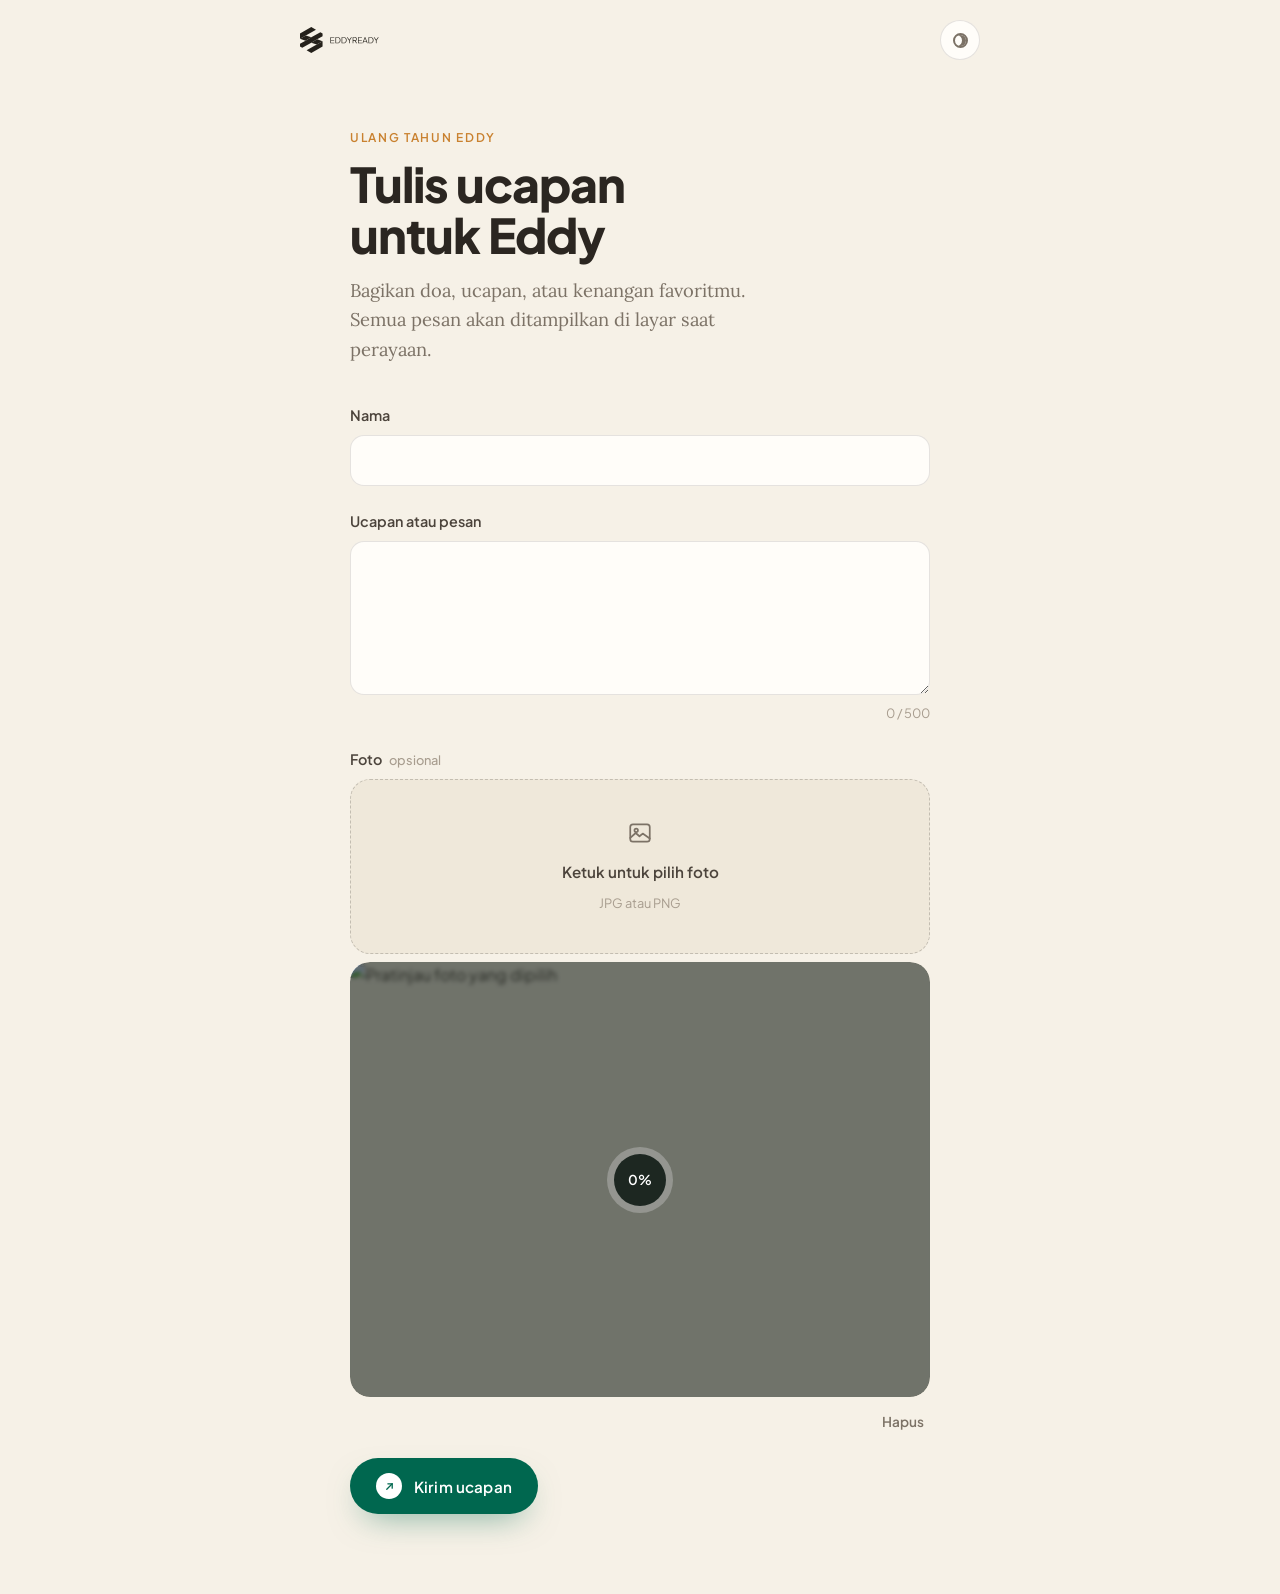
==== kata-kata/index.html @ 539c71e8 "Add birthday message submission form (/kata-kata) and live wall (/ucapan) Two new static pages backe" ====
<!--
  kata-kata/index.html — the birthday message SUBMISSION form
  ============================================================
  Lives at /kata-kata (Netlify serves this folder's index.html there).
  This page does ONE thing: let someone send a birthday message (name +
  words + an optional photo). No message wall here — that's /ucapan.

  Asset paths are root-relative ("/assets/...") because this file sits in a
  subfolder; root-relative keeps them pointing at the same shared files the
  rest of the site uses.
-->
<!DOCTYPE html>
<html lang="id" data-page="form">
<head>
  <meta charset="UTF-8" />
  <meta name="viewport" content="width=device-width, initial-scale=1.0" />
  <title>Tulis Ucapan — EddyReady</title>
  <meta name="description" content="Kirim ucapan ulang tahun untuk Eddy. Tulis pesan, doa, atau kenangan favoritmu." />

  <!-- Apply a saved / URL-chosen theme BEFORE the page paints, so there's
       no flash of the wrong mode. This page has no hard default, so if the
       visitor hasn't chosen, it follows their device (OS) setting. -->
  <script>
    (function () {
      try {
        var p = new URLSearchParams(location.search).get("theme");
        var s = localStorage.getItem("er-theme");
        var c = p || s;
        if (c === "light" || c === "dark") {
          document.documentElement.setAttribute("data-theme", c);
        }
        if (p) localStorage.setItem("er-theme", p);
      } catch (e) {}
    })();
  </script>

  <link rel="icon" type="image/svg+xml" href="/assets/images/favicon.svg" />
  <link rel="apple-touch-icon" href="/assets/images/apple-touch-icon.png" />

  <!-- Fonts: Plus Jakarta Sans (UI) + Lora (serif, for prose/messages only) -->
  <link rel="preconnect" href="https://fonts.googleapis.com" />
  <link rel="preconnect" href="https://fonts.gstatic.com" crossorigin />
  <link rel="stylesheet" href="https://fonts.googleapis.com/css2?family=Plus+Jakarta+Sans:wght@400;500;600;700;800&family=Lora:ital,wght@0,400..600;1,400..600&display=swap" />

  <!-- Shared brand tokens, then the warm light/dark layer, then this page. -->
  <link rel="stylesheet" href="/assets/css/tokens.css" />
  <link rel="stylesheet" href="/assets/css/warm.css" />
  <link rel="stylesheet" href="/assets/css/form.css" />
</head>
<body>

  <!-- Slim top bar: wordmark + theme toggle -->
  <header class="topbar">
    <a class="topbar-brand" href="/" aria-label="EddyReady — beranda">
      <img src="/assets/images/eddyready-logo-white.svg" alt="EddyReady" width="381" height="125" class="topbar-logo" />
    </a>
    <button class="theme-toggle" id="theme-toggle" type="button" aria-label="Ganti mode terang / gelap"></button>
  </header>

  <main class="form-page">

    <!-- The "stage" holds two panels — the form and the thank-you message —
         and crossfades between them on successful submit. -->
    <div class="stage" id="stage">

      <!-- ============ PANEL 1: the form ============ -->
      <section class="panel panel-form" id="panel-form" aria-labelledby="form-heading">
        <p class="eyebrow">Ulang tahun Eddy</p>
        <h1 class="form-heading" id="form-heading">Tulis ucapan<br />untuk Eddy</h1>
        <p class="form-lede">
          Bagikan doa, ucapan, atau kenangan favoritmu. Semua pesan akan
          ditampilkan di layar saat perayaan.
        </p>

        <form class="message-form" id="message-form" novalidate>

          <!-- Name -->
          <div class="field" data-field="name">
            <label class="field-label" for="name">Nama</label>
            <input class="field-input" id="name" name="name" type="text"
                   maxlength="60" autocomplete="name" required
                   aria-describedby="name-error" />
            <p class="field-error" id="name-error" role="alert" hidden></p>
          </div>

          <!-- Message -->
          <div class="field" data-field="message">
            <label class="field-label" for="message">Ucapan atau pesan</label>
            <textarea class="field-input field-textarea" id="message" name="message"
                      maxlength="500" rows="5" required
                      aria-describedby="message-error message-count"></textarea>
            <div class="field-meta">
              <p class="field-error" id="message-error" role="alert" hidden></p>
              <span class="char-count" id="message-count" aria-hidden="true">0 / 500</span>
            </div>
          </div>

          <!-- Photo (optional) -->
          <div class="field" data-field="photo">
            <span class="field-label" id="photo-label">
              Foto <span class="field-optional">opsional</span>
            </span>

            <!-- The real <input> is visually hidden; the dropzone <label>
                 is what people see and tap. On a phone, tapping opens the
                 photo picker (camera or library). -->
            <input class="visually-hidden" id="photo" name="photo" type="file"
                   accept="image/*" aria-describedby="photo-error" />

            <label class="dropzone" id="dropzone" for="photo">
              <span class="dropzone-icon" aria-hidden="true">
                <!-- simple "image" glyph — a framed picture with a sun/hill -->
                <svg width="26" height="26" viewBox="0 0 24 24" fill="none"
                     stroke="currentColor" stroke-width="1.6"
                     stroke-linecap="round" stroke-linejoin="round">
                  <rect x="3" y="4" width="18" height="16" rx="2.5" />
                  <circle cx="8.5" cy="9.5" r="1.6" />
                  <path d="M3 16.5 8 12l3.5 3 3-2.5L21 17" />
                </svg>
              </span>
              <span class="dropzone-text">Ketuk untuk pilih foto</span>
              <span class="dropzone-hint">JPG atau PNG</span>
            </label>

            <!-- Preview state — revealed once a photo is chosen. -->
            <div class="photo-preview" id="photo-preview" hidden>
              <div class="photo-preview-frame">
                <img class="photo-preview-img" id="photo-preview-img" alt="Pratinjau foto yang dipilih" />
                <!-- Real upload progress overlays the preview during submit. -->
                <div class="upload-veil" id="upload-veil" hidden>
                  <div class="upload-ring" id="upload-ring" aria-hidden="true"></div>
                  <span class="upload-pct" id="upload-pct">0%</span>
                </div>
              </div>
              <div class="photo-preview-meta">
                <span class="photo-name" id="photo-name"></span>
                <button class="photo-remove" id="photo-remove" type="button">Hapus</button>
              </div>
            </div>

            <p class="field-error" id="photo-error" role="alert" hidden></p>
          </div>

          <!-- Submit — a real state machine (idle → sending → success),
               not just a disabled button. The label crossfades between
               states; see form.js. -->
          <button class="submit-btn" id="submit-btn" type="submit">
            <span class="submit-btn-inner" id="submit-btn-inner">
              <span class="submit-btn-dot" aria-hidden="true">
                <svg width="13" height="13" viewBox="0 0 24 24" fill="none"
                     stroke="currentColor" stroke-width="2.4"
                     stroke-linecap="round" stroke-linejoin="round">
                  <path d="M7 17 17 7" /><path d="M9 7h8v8" />
                </svg>
              </span>
              <span class="submit-btn-label" id="submit-btn-label">Kirim ucapan</span>
            </span>
          </button>

          <!-- A place for "something went wrong" messages after submit. -->
          <p class="form-error" id="form-error" role="alert" hidden></p>
        </form>
      </section>

      <!-- ============ PANEL 2: the thank-you (hidden until success) ============ -->
      <section class="panel panel-thanks" id="panel-thanks" hidden aria-labelledby="thanks-heading">
        <span class="thanks-mark" aria-hidden="true">
          <!-- a hand-drawn check inside a soft ring -->
          <svg width="34" height="34" viewBox="0 0 24 24" fill="none"
               stroke="currentColor" stroke-width="2"
               stroke-linecap="round" stroke-linejoin="round">
            <path d="M5 12.5 10 17.5 19.5 7" />
          </svg>
        </span>
        <h2 class="thanks-heading" id="thanks-heading">Ucapanmu sudah terkirim</h2>
        <p class="thanks-lede">
          Terima kasih sudah ikut merayakan. Pesanmu akan muncul di layar
          perayaan bersama ucapan yang lain.
        </p>
        <div class="thanks-actions">
          <button class="text-btn" id="write-again" type="button">Tulis ucapan lain</button>
          <a class="text-btn text-btn-quiet" href="/ucapan">Lihat semua ucapan</a>
        </div>
      </section>

    </div>
  </main>

  <script type="module" src="/assets/js/form.js"></script>
</body>
</html>
---- assets/css/tokens.css ----
/* ==========================================================================
   TOKENS.CSS — the EddyReady design system's shared values
   ==========================================================================

   WHAT IS THIS FILE, IN PLAIN TERMS?
   -----------------------------------
   A "design token" is just a named value — a color, a font size, a spacing
   amount — stored once so every page can reuse the same value instead of
   retyping it. In CSS these are called "custom properties" (a.k.a. CSS
   variables) and look like `--this-name: value;`.

   You define them once here, inside `:root` (which means "the whole page"),
   and then anywhere else in your CSS you can write `var(--this-name)`
   instead of the raw value. Two big benefits for a beginner:
     1. You only have to change a color/size in ONE place to update the
        whole site.
     2. It matches the values already decided in
        "EddyReady Design System/tokens/" — so if Eddy's designer hands you
        more pages later, they'll look consistent with this one.

   This file is a trimmed, single-file copy of that design system's token
   files (colors.css, typography.css, spacing.css, radii.css, motion.css,
   elevation.css, base.css) with extra beginner comments. Nothing here is
   invented — every value is copied from that source folder.

   You should NOT need to edit this file often. Page-specific styling
   (layout, the countdown box, the button, etc.) lives in `style.css`
   instead — keep that separation as the site grows.
   ========================================================================== */


/* --------------------------------------------------------------------------
   FONTS
   Plus Jakarta Sans is the typeface used everywhere (headings, body, UI).
   JetBrains Mono is reserved for numbers/technical detail on future pages
   (nothing on this particular page uses it yet). Both are loaded free from
   Google Fonts — but the actual loading now happens via <link> tags in
   index.html's <head>, not an @import here. Why: @import inside a
   stylesheet is "render-blocking" — the browser has to fully fetch the
   imported font CSS before it can finish processing the rest of this file,
   which delays the whole page's first paint. A <link rel="stylesheet">
   in the HTML doesn't have that problem, and pairing it with
   <link rel="preconnect"> lets the browser open the connection to
   Google Fonts' servers earlier, in parallel with everything else.
   -------------------------------------------------------------------------- */

:root {

  /* ------------------------------------------------------------------------
     COLOR — "Ink" scale (near-black neutrals the whole site sits on)
     ------------------------------------------------------------------------ */
  --ink-1000:#070707; --ink-950:#0B0B0B; --ink-900:#101010; --ink-850:#151515;
  --ink-800:#1A1A1A;  --ink-700:#212121; --ink-600:#2A2A2A; --ink-500:#333333;
  --ink-400:#4A4A4A;  --ink-300:#6E6E6E; --ink-200:#9B9B9B; --ink-100:#C9C9C9;
  --ink-050:#E6E6E6;  --ink-000:#FFFFFF;

  /* COLOR — "Pine" is the ONE brand accent color (a deep green), used for
     buttons, links and highlighted words. It matches the real EddyReady
     logo green almost exactly (#016740 in the logo file vs #00674F here). */
  --pine-700:#004635; --pine-600:#005741; --pine-500:#00674F; --pine-400:#0A8467;
  --pine-300:#4FB198; --pine-200:#A8DCCC; --pine-100:#E2F2ED;

  /* COLOR — status colors exist for later (e.g. form errors) but are not
     used for decoration anywhere on this page. */
  --leaf-500:#3FA96B; --amber-500:#E8A32A; --rose-500:#E0533D;

  /* COLOR — "semantic" names: instead of styling with raw colors like
     `var(--ink-950)` everywhere, we say what the color is FOR. This is the
     layer you'll actually use in style.css. */
  --bg-page:var(--ink-950);           /* the page background */
  --bg-surface:var(--ink-900);
  --bg-raised:var(--ink-850);
  --bg-card:var(--ink-800);           /* background for boxed elements, e.g. the countdown cells */
  --bg-inset:var(--ink-1000);
  --bg-accent:var(--pine-500);        /* solid brand-green fill (buttons) */
  --bg-accent-hover:var(--pine-400);
  --bg-accent-press:var(--pine-600);
  --bg-ghost-hover:rgba(255,255,255,.06);

  --text-primary:var(--ink-000);      /* headline white */
  --text-body:var(--ink-100);         /* paragraph text */
  --text-muted:var(--ink-200);        /* captions / secondary text */
  --text-faint:var(--ink-300);
  --text-accent:var(--pine-300);      /* pine text on a dark background — pine-500 is
                                          too dark to read as text, so pine-300 is used
                                          instead whenever green TEXT is needed */
  --text-on-accent:#FFFFFF;           /* text color placed ON TOP of a pine fill */

  --border-hairline:rgba(255,255,255,.07);
  --border-subtle:rgba(255,255,255,.10);
  --border-strong:rgba(255,255,255,.18);
  --border-accent:var(--pine-400);

  --focus-ring:var(--pine-400);       /* the outline shown when tabbing with a keyboard */

  /* A top "sheen" available for raised cards/panels later */
  --grad-card-top:linear-gradient(180deg, rgba(255,255,255,.05) 0%, rgba(255,255,255,0) 60%);


  /* ------------------------------------------------------------------------
     TYPE — fonts, sizes, line-heights, weights, letter-spacing
     ------------------------------------------------------------------------ */
  --font-display:"Plus Jakarta Sans","Helvetica Neue",Helvetica,sans-serif;
  --font-body:"Plus Jakarta Sans","Helvetica Neue",Helvetica,sans-serif;
  --font-mono:"JetBrains Mono",ui-monospace,SFMono-Regular,monospace;

  /* Sizes below are the design system's desktop values (a 1440px-wide
     canvas). style.css scales these DOWN for small phones with a
     media query — see "RESPONSIVE TYPE" in style.css. */
  --fs-display-1:112px; --fs-display-2:76px; --fs-display-3:56px;
  --fs-h1:44px; --fs-h2:34px; --fs-h3:26px; --fs-h4:20px;
  --fs-body-lg:18px; --fs-body:16px; --fs-body-sm:14px; --fs-caption:13px; --fs-micro:11px;

  --lh-tight:0.94; --lh-display:1.04; --lh-heading:1.16; --lh-body:1.6; --lh-relaxed:1.75;

  --fw-thin:200; --fw-light:300; --fw-regular:400; --fw-medium:500; --fw-semibold:600; --fw-bold:700;

  /* Letter-spacing ("tracking"). The logo's wordmark is set very wide
     (0.22em) — that value is reserved for the wordmark only. */
  --tr-wordmark:0.22em; --tr-eyebrow:0.16em; --tr-label:0.06em; --tr-normal:0em; --tr-display:-0.03em;


  /* ------------------------------------------------------------------------
     SPACING — a fixed scale, so gaps/padding stay consistent and rhythmic
     instead of ad-hoc pixel values everywhere.
     ------------------------------------------------------------------------ */
  --space-0:0px;  --space-1:4px;  --space-2:8px;  --space-3:12px; --space-4:16px;
  --space-5:20px; --space-6:24px; --space-7:32px; --space-8:40px; --space-9:48px;
  --space-10:64px; --space-11:80px; --space-12:104px; --space-13:136px; --space-14:180px;

  --gutter:24px;
  --pad-card:24px; --pad-card-lg:32px; --pad-control-x:22px; --pad-control-y:13px;
  --section-y:104px; --section-y-lg:136px;
  --page-max:1200px; /* the widest the main content column ever gets, on big screens */


  /* ------------------------------------------------------------------------
     SHAPE — corner rounding
     ------------------------------------------------------------------------ */
  --radius-xs:6px; --radius-sm:10px; --radius-md:14px; --radius-lg:20px; --radius-xl:28px;
  --radius-card:20px; --radius-pill:999px; /* 999px = "as round as possible", used for pill buttons */
  --border-w:1px;


  /* ------------------------------------------------------------------------
     SHADOW
     ------------------------------------------------------------------------ */
  --shadow-card:0 12px 32px -12px rgba(0,0,0,.7);
  --shadow-raised:0 24px 60px -20px rgba(0,0,0,.8); /* bigger, softer shadow for things that float above the page, like the birthday pop-up */
  --shadow-accent:0 14px 34px -14px rgba(0,103,79,.55); /* the green glow under the primary button */


  /* ------------------------------------------------------------------------
     MOTION — animation durations & easing curves, so hovers/transitions
     feel the same everywhere instead of each being hand-tuned.
     ------------------------------------------------------------------------ */
  --dur-fast:120ms; --dur-base:200ms; --dur-slow:340ms;
  --ease-out:cubic-bezier(.22,.61,.36,1);
  --press-scale:0.97; /* how much a button shrinks when clicked/tapped */
}

/* Respect visitors who've asked their OS for reduced motion (accessibility) —
   this instantly makes all animations/transitions on the page snap instead
   of easing, system-wide, just by zeroing the duration tokens above. */
@media (prefers-reduced-motion: reduce) {
  :root { --dur-fast:0ms; --dur-base:0ms; --dur-slow:0ms; }
}


/* ==========================================================================
   BASE RESET — small global defaults every browser needs nudged into line
   ========================================================================== */

/* Makes width/height calculations include padding+border, which is far more
   predictable than the browser default. This one rule prevents a LOT of
   "why is this box bigger than I expected" confusion for beginners. */
*, *::before, *::after { box-sizing: border-box; }

/* Remove the tiny default margins browsers put on <body>, <h1>, <p> — we'll
   set spacing on purpose in style.css instead of fighting invisible defaults. */
body, h1, p { margin: 0; }

body {
  background: var(--bg-page);
  color: var(--text-body);
  font-family: var(--font-body);
  font-size: var(--fs-body);
  line-height: var(--lh-body);
  -webkit-font-smoothing: antialiased; /* smoother text rendering on Mac/iOS */
}

h1 {
  color: var(--text-primary);
  font-family: var(--font-display);
  letter-spacing: var(--tr-display);
}

a { color: var(--text-accent); text-decoration: none; }

/* Highlight color when a visitor selects/drags over text on the page */
::selection { background: var(--pine-500); color: var(--text-on-accent); }

/* The outline shown when navigating with a keyboard (Tab key) — important
   for accessibility, do not remove without replacing it with something. */
:focus-visible { outline: 2px solid var(--focus-ring); outline-offset: 2px; }
---- assets/css/warm.css ----
/* ==========================================================================
   WARM.CSS — the "celebration" theme layer (light + dark) for the two
   birthday-message pages: /kata-kata (the form) and /ucapan (the wall)
   ==========================================================================

   HOW THIS FITS WITH THE REST OF THE SITE
   ----------------------------------------
   The coming-soon page (index.html) is dark-only and uses tokens.css +
   style.css. Those files are left completely untouched so that page can't
   break. These two NEW pages instead load:

       tokens.css   (shared brand tokens: the Pine green scale, Plus Jakarta
                     font, the spacing/radii/motion scales, the CSS reset)
       warm.css     (THIS file — adds the warm cream/forest palette, the
                     Lora serif, the honey accent, and full light+dark mode)
       form.css / wall.css   (the individual page's own layout)

   So we reuse the shared brand values (green, spacing rhythm, motion
   curves) and add a warmer, light-capable skin on top. Nothing here
   changes what the coming-soon page renders.

   HOW LIGHT / DARK WORKS
   -----------------------
   Colors are named by ROLE ("--canvas", "--ink") not by value, and the
   values flip based on mode. Three things decide the mode, in priority
   order (highest wins):
     1. A manual choice saved in the browser (the theme toggle button, or
        a "?theme=light" / "?theme=dark" link — handy for the projector).
     2. A per-page default (the wall hard-defaults to dark for projection;
        the form has no hard default).
     3. The visitor's OS setting (prefers-color-scheme).
   A tiny inline script in each page's <head> applies 1 and 2 before the
   page paints (so there's no light-to-dark "flash"); rule 3 is handled
   here in CSS by the @media block below.
   ========================================================================== */


/* --------------------------------------------------------------------------
   FONTS
   Plus Jakarta Sans (headings + all UI) is already loaded via <link> in the
   page <head>. Lora (a warm serif) is added there too, and is used ONLY for
   body prose and the birthday messages themselves — never for buttons,
   labels, or any UI chrome, per the brand rules.
   -------------------------------------------------------------------------- */
:root {
  --font-serif: "Lora", Georgia, "Times New Roman", serif;

  /* HONEY / AMBER — for rare emphasis only (an eyebrow flourish, the
     "just arrived" highlight on the wall). NEVER a button color. */
  --honey: #C9812F;
  --honey-soft: rgba(201, 129, 47, 0.16);

  /* ------------------------------------------------------------------------
     LIGHT MODE (the base — warm cream canvas, warm near-black text)
     "Warm" grays mean brown-tinted, never blue-tinted.
     ------------------------------------------------------------------------ */
  --canvas: #F6F1E7;       /* the page background — warm cream */
  --surface: #FFFDF9;      /* raised panels, form fields — warm near-white */
  --surface-2: #EFE8DA;    /* recessed "wells" (e.g. the empty photo dropzone) */

  --ink: #2B2621;          /* primary text — warm near-black */
  --ink-soft: #4C443C;     /* body text */
  --ink-muted: #7C7266;    /* secondary / helper text */
  --ink-faint: #A89D8F;    /* faintest text, placeholders */

  --line: rgba(43, 38, 33, 0.12);        /* hairline borders */
  --line-strong: rgba(43, 38, 33, 0.22); /* stronger borders */

  /* Green that adapts: on a light canvas, the deep Pine reads as text; the
     button FILL stays the same deep Pine in both modes (white text on it). */
  --accent: var(--pine-500);        /* #00674F — button fills, focus rings */
  --accent-press: var(--pine-600);  /* pressed button */
  --accent-text: var(--pine-500);   /* green used as TEXT / links on light */

  /* Validation: a warm terracotta, not a cold generic red — stays on-brand
     warm while still clearly reading as "needs attention". */
  --alert: #B4472B;
  --alert-soft: rgba(180, 71, 43, 0.12);

  /* Soft shadows, warm-tinted (not the usual cold black) */
  --shadow-soft: 0 1px 2px rgba(43, 38, 33, 0.06), 0 8px 24px -12px rgba(43, 38, 33, 0.18);
  --shadow-lift: 0 2px 4px rgba(43, 38, 33, 0.08), 0 20px 48px -20px rgba(43, 38, 33, 0.30);

  /* ------------------------------------------------------------------------
     THE WALL'S CARDS ARE ALWAYS CREAM (in BOTH modes)
     The wall look you chose is "deep forest background with cream cards", so
     these card tokens do NOT flip with light/dark — the card face stays a
     warm cream with warm-dark text whether the canvas behind it is forest
     (dark mode) or lighter cream (light mode). Only the canvas flips.
     ------------------------------------------------------------------------ */
  --card-cream: #F8F4EB;
  --card-cream-raised: #FEFCF6;
  --card-cream-ink: #2B2621;
  --card-cream-soft: #4C443C;
  --card-cream-muted: #877C6E;
  --card-cream-line: rgba(43, 38, 33, 0.10);
}

/* DARK MODE — applied two ways so both the manual toggle AND the OS setting
   work:
     • :root[data-theme="dark"]         → explicit choice (toggle / URL / wall default)
     • :root:not([data-theme]) @media   → OS is in dark mode AND no explicit choice made
   Both blocks set the same values. */
:root[data-theme="dark"] {
  --canvas: #08130F;       /* deep forest, near-black with a green undertone */
  --surface: #10201A;      /* lifted forest surface (form fields in dark) */
  --surface-2: #0C1813;

  --ink: #F4EFE4;          /* warm cream text */
  --ink-soft: #D9D1C3;
  --ink-muted: #9E9688;
  --ink-faint: #6E685D;

  --line: rgba(244, 239, 228, 0.12);
  --line-strong: rgba(244, 239, 228, 0.22);

  --accent-text: var(--pine-300); /* #4FB198 — lighter green reads better on dark */

  --alert: #E0866A;               /* lighter warm terracotta for dark bg */
  --alert-soft: rgba(224, 134, 106, 0.14);

  --shadow-soft: 0 1px 2px rgba(0, 0, 0, 0.4), 0 8px 24px -12px rgba(0, 0, 0, 0.6);
  --shadow-lift: 0 2px 4px rgba(0, 0, 0, 0.5), 0 24px 60px -20px rgba(0, 0, 0, 0.75);
  /* (card-cream-* deliberately NOT redefined here — cream cards stay cream) */
}

@media (prefers-color-scheme: dark) {
  :root:not([data-theme]) {
    --canvas: #08130F;
    --surface: #10201A;
    --surface-2: #0C1813;

    --ink: #F4EFE4;
    --ink-soft: #D9D1C3;
    --ink-muted: #9E9688;
    --ink-faint: #6E685D;

    --line: rgba(244, 239, 228, 0.12);
    --line-strong: rgba(244, 239, 228, 0.22);

    --accent-text: var(--pine-300);

    --alert: #E0866A;
    --alert-soft: rgba(224, 134, 106, 0.14);

    --shadow-soft: 0 1px 2px rgba(0, 0, 0, 0.4), 0 8px 24px -12px rgba(0, 0, 0, 0.6);
    --shadow-lift: 0 2px 4px rgba(0, 0, 0, 0.5), 0 24px 60px -20px rgba(0, 0, 0, 0.75);
  }
}


/* --------------------------------------------------------------------------
   BASE — apply the warm canvas to the page.
   tokens.css's reset already set body to the DARK coming-soon background;
   because warm.css loads after it, these win for the new pages only.
   -------------------------------------------------------------------------- */
body {
  background: var(--canvas);
  color: var(--ink-soft);
  font-family: var(--font-body); /* Plus Jakarta — from tokens.css */
  /* Smooth the mode flip when someone toggles, but keep it quick. Only
     color-ish properties transition; never layout. */
  transition: background-color var(--dur-base) var(--ease-out),
              color var(--dur-base) var(--ease-out);
}

/* Headings use the display font (Plus Jakarta) and warm ink by default. */
h1, h2, h3, h4 {
  color: var(--ink);
  font-family: var(--font-display);
}

/* Links default to the adaptive green. */
a { color: var(--accent-text); }


/* --------------------------------------------------------------------------
   THEME TOGGLE BUTTON — a small, unobtrusive control shared by both pages.
   Two little "sun"/"moon" style dots; we swap which is shown via CSS so
   there's no icon library and no emoji.
   -------------------------------------------------------------------------- */
.theme-toggle {
  display: inline-grid;
  place-items: center;
  width: 40px;
  height: 40px;
  border-radius: var(--radius-pill);
  border: 1px solid var(--line);
  background: var(--surface);
  color: var(--ink-muted);
  cursor: pointer;
  transition: transform var(--dur-fast) var(--ease-out),
              border-color var(--dur-base) var(--ease-out),
              color var(--dur-base) var(--ease-out);
}
.theme-toggle:active { transform: scale(var(--press-scale)); }

@media (hover: hover) and (pointer: fine) {
  .theme-toggle:hover { border-color: var(--line-strong); color: var(--ink); }
}

/* The toggle shows a filled circle (represents the OPPOSITE mode you'd switch
   to). We draw it with a bordered ring + inner dot; the ring becomes a
   crescent in dark mode via a small offset shadow. Purely CSS, no assets. */
.theme-toggle::before {
  content: "";
  width: 15px;
  height: 15px;
  border-radius: 50%;
  border: 2px solid currentColor;
  box-shadow: inset 0 0 0 6px transparent;
  transition: box-shadow var(--dur-base) var(--ease-out);
}
:root[data-theme="dark"] .theme-toggle::before,
:root:not([data-theme]) .theme-toggle::before {
  /* crescent hint in dark mode */
  box-shadow: inset -4px 0 0 0 currentColor;
}
@media (prefers-color-scheme: dark) {
  :root:not([data-theme]) .theme-toggle::before {
    box-shadow: inset -4px 0 0 0 currentColor;
  }
}

/* Respect reduced motion everywhere on these pages: keep color/opacity, drop
   movement. (tokens.css already zeroes the duration variables under reduced
   motion, so most transitions here flatten automatically. This block also
   neutralizes any transform-based motion the page CSS may add.) */
@media (prefers-reduced-motion: reduce) {
  * {
    scroll-behavior: auto !important;
  }
}
---- assets/css/form.css ----
/* ==========================================================================
   FORM.CSS — /kata-kata (the birthday message submission form)
   ==========================================================================
   Mobile-first. Base rules are the phone layout; the @media blocks at the
   bottom add breathing room on wider screens.

   Colors come from warm.css (--canvas, --ink, --accent, --honey…). Spacing,
   radii, motion curves and the font come from tokens.css.
   ========================================================================== */


/* A11y helper: hides an element visually but keeps it available to screen
   readers and to <label for>. Used on the real file <input>. */
.visually-hidden {
  position: absolute;
  width: 1px; height: 1px;
  padding: 0; margin: -1px;
  overflow: hidden;
  clip: rect(0, 0, 0, 0);
  white-space: nowrap;
  border: 0;
}


/* --------------------------------------------------------------------------
   TOP BAR
   -------------------------------------------------------------------------- */
.topbar {
  display: flex;
  align-items: center;
  justify-content: space-between;
  padding: var(--space-5) var(--space-5);
  max-width: 720px;
  margin: 0 auto;
}
.topbar-logo {
  height: 24px;
  width: auto;
  display: block;
  /* The logo art is near-white; on a light canvas it would vanish, so in
     light mode we darken it to the warm ink color using a filter. In dark
     mode it stays as-is. */
  filter: none;
}
:root:not([data-theme="dark"]) .topbar-logo {
  /* invert the light logo to dark for the cream canvas */
  filter: brightness(0) saturate(100%) invert(13%) sepia(8%) saturate(900%) hue-rotate(1deg);
}
@media (prefers-color-scheme: dark) {
  :root:not([data-theme="light"]) .topbar-logo { filter: none; }
}


/* --------------------------------------------------------------------------
   PAGE + STAGE
   The stage stacks the form panel and the thank-you panel in the SAME grid
   cell, so we can crossfade between them with no layout jump.
   -------------------------------------------------------------------------- */
.form-page {
  padding: var(--space-4) var(--space-5) var(--space-11);
  max-width: 620px;
  margin: 0 auto;
}
.stage {
  display: grid;
  grid-template-areas: "stack";
}
.panel {
  grid-area: stack; /* every panel occupies the one shared cell */
}

/* Crossfade: the inactive panel is faded, slightly scaled, blurred, and
   click-through. Blur masks the crossfade so the two panels read as one
   smooth transformation instead of two things overlapping (a trick from
   the design-engineering playbook). */
.panel {
  transition:
    opacity var(--dur-slow) var(--ease-out),
    transform var(--dur-slow) var(--ease-out),
    filter var(--dur-slow) var(--ease-out);
}
.panel-thanks {
  opacity: 0;
  transform: scale(0.98);
  filter: blur(6px);
  pointer-events: none;
}
/* When the stage switches to the "thanks" state (set by form.js on a
   successful submit), swap which panel is present. */
.stage[data-state="thanks"] .panel-form {
  opacity: 0;
  transform: scale(0.98);
  filter: blur(6px);
  pointer-events: none;
}
.stage[data-state="thanks"] .panel-thanks {
  opacity: 1;
  transform: scale(1);
  filter: blur(0);
  pointer-events: auto;
}


/* --------------------------------------------------------------------------
   HEADER COPY
   -------------------------------------------------------------------------- */
.eyebrow {
  font-family: var(--font-body);
  font-weight: 600;
  font-size: 12px;
  letter-spacing: 0.14em;
  text-transform: uppercase;
  color: var(--honey);          /* honey used as a rare, small flourish */
  margin: var(--space-6) 0 var(--space-3);
}
.form-heading {
  font-family: var(--font-display);
  font-weight: 800;
  font-size: clamp(2.1rem, 9vw, 3rem);
  line-height: 1.05;
  letter-spacing: -0.02em;
  color: var(--ink);
  margin: 0 0 var(--space-4);
}
.form-lede {
  font-family: var(--font-serif); /* Lora — prose only */
  font-size: 1.05rem;
  line-height: 1.6;
  color: var(--ink-muted);
  max-width: 40ch;
  margin: 0 0 var(--space-8);
}


/* --------------------------------------------------------------------------
   FORM FIELDS
   Considered focus: the label shifts to green and the input grows a soft
   green ring. Only color/shadow transition — no layout movement.
   -------------------------------------------------------------------------- */
.message-form { display: flex; flex-direction: column; gap: var(--space-6); }

.field { display: flex; flex-direction: column; gap: var(--space-2); }

.field-label {
  font-family: var(--font-body);
  font-weight: 600;
  font-size: 0.9rem;
  color: var(--ink-soft);
  transition: color var(--dur-base) var(--ease-out);
}
.field-optional {
  font-weight: 500;
  font-size: 0.8rem;
  color: var(--ink-faint);
  margin-left: var(--space-1);
}

.field-input {
  font-family: var(--font-body);
  font-size: 1rem;
  color: var(--ink);
  background: var(--surface);
  border: 1.5px solid var(--line);
  border-radius: var(--radius-md);
  padding: 14px 16px;
  width: 100%;
  transition:
    border-color var(--dur-base) var(--ease-out),
    box-shadow var(--dur-base) var(--ease-out),
    background-color var(--dur-base) var(--ease-out);
  /* remove the browser's own focus outline; we provide a stronger, on-brand
     ring below (still fully keyboard-visible). */
  outline: none;
}
.field-input::placeholder { color: var(--ink-faint); }

.field-textarea {
  resize: vertical;
  min-height: 120px;
  line-height: 1.55;
  font-family: var(--font-serif); /* the message itself is serif prose */
}

/* Focus: label turns green, field gets a green border + soft ring. */
.field:focus-within .field-label { color: var(--accent-text); }
.field-input:focus-visible {
  border-color: var(--accent);
  box-shadow: 0 0 0 4px var(--honey-soft); /* soft halo; honey-soft is a warm neutral tint */
  box-shadow: 0 0 0 4px color-mix(in srgb, var(--accent) 18%, transparent);
}

/* Invalid state (only applied after we've validated, via .is-invalid) */
.field.is-invalid .field-input {
  border-color: var(--alert);
}
.field.is-invalid .field-label { color: var(--alert); }


/* --------------------------------------------------------------------------
   VALIDATION MESSAGE + CHARACTER COUNTER
   Errors appear helpfully (gentle slide+fade in), not punitively.
   -------------------------------------------------------------------------- */
.field-meta {
  display: flex;
  align-items: baseline;
  justify-content: space-between;
  gap: var(--space-3);
}
.field-error {
  font-family: var(--font-body);
  font-size: 0.85rem;
  color: var(--alert);
  margin: 0;
  /* entrance: only revealed when JS removes [hidden]; animate in gently */
  animation: field-error-in var(--dur-base) var(--ease-out) both;
}
@keyframes field-error-in {
  from { opacity: 0; transform: translateY(-3px); }
  to   { opacity: 1; transform: translateY(0); }
}
.char-count {
  font-family: var(--font-body);
  font-size: 0.8rem;
  color: var(--ink-faint);
  white-space: nowrap;
  transition: color var(--dur-base) var(--ease-out);
  margin-left: auto;
}
.char-count.is-near { color: var(--honey); }
.char-count.is-over { color: var(--alert); }


/* --------------------------------------------------------------------------
   PHOTO DROPZONE (empty state)
   -------------------------------------------------------------------------- */
.dropzone {
  display: flex;
  flex-direction: column;
  align-items: center;
  justify-content: center;
  gap: var(--space-2);
  text-align: center;
  padding: var(--space-8) var(--space-5);
  background: var(--surface-2);
  border: 1.5px dashed var(--line-strong);
  border-radius: var(--radius-lg);
  color: var(--ink-muted);
  cursor: pointer;
  transition:
    border-color var(--dur-base) var(--ease-out),
    background-color var(--dur-base) var(--ease-out),
    transform var(--dur-fast) var(--ease-out);
}
.dropzone:active { transform: scale(0.99); }
.dropzone-icon { color: var(--ink-muted); transition: color var(--dur-base) var(--ease-out); }
.dropzone-text { font-family: var(--font-body); font-weight: 600; font-size: 0.95rem; color: var(--ink-soft); }
.dropzone-hint { font-family: var(--font-body); font-size: 0.8rem; color: var(--ink-faint); }

@media (hover: hover) and (pointer: fine) {
  .dropzone:hover { border-color: var(--accent); background: var(--surface); }
  .dropzone:hover .dropzone-icon { color: var(--accent-text); }
}
/* keyboard focus on the hidden input styles the visible dropzone label */
#photo:focus-visible + .dropzone {
  border-color: var(--accent);
  box-shadow: 0 0 0 4px color-mix(in srgb, var(--accent) 18%, transparent);
}
/* drag-over highlight (desktop drag-and-drop) */
.dropzone.is-dragover {
  border-color: var(--accent);
  border-style: solid;
  background: var(--surface);
}


/* --------------------------------------------------------------------------
   PHOTO PREVIEW (chosen state) + REAL UPLOAD PROGRESS
   -------------------------------------------------------------------------- */
.photo-preview {
  display: flex;
  flex-direction: column;
  gap: var(--space-3);
  /* entrance when a photo is picked */
  animation: preview-in var(--dur-base) var(--ease-out) both;
}
@keyframes preview-in {
  from { opacity: 0; transform: scale(0.96); }
  to   { opacity: 1; transform: scale(1); }
}
.photo-preview-frame {
  position: relative;
  border-radius: var(--radius-lg);
  overflow: hidden;
  background: var(--surface-2);
  aspect-ratio: 4 / 3;
}
.photo-preview-img {
  width: 100%;
  height: 100%;
  object-fit: cover;
  display: block;
}

/* The upload veil dims the photo and shows a REAL determinate progress ring
   (a conic-gradient arc driven by the actual bytes uploaded — see form.js
   setting --pct). Not a generic spinner: it fills from 0 to 100%. */
.upload-veil {
  position: absolute;
  inset: 0;
  display: grid;
  place-items: center;
  gap: var(--space-2);
  background: rgba(8, 19, 15, 0.55);
  backdrop-filter: blur(2px);
}
.upload-ring {
  --pct: 0;
  width: 66px;
  height: 66px;
  border-radius: 50%;
  /* the arc: green up to --pct%, faint track after */
  background: conic-gradient(
    var(--pine-300) calc(var(--pct) * 1%),
    rgba(255, 255, 255, 0.25) 0
  );
  display: grid;
  place-items: center;
  /* smoothly ease the arc between progress updates so it glides rather than
     jumping in chunks as bytes arrive */
  transition: background var(--dur-fast) linear;
}
.upload-ring::after {
  content: "";
  width: 52px;
  height: 52px;
  border-radius: 50%;
  background: rgba(8, 19, 15, 0.85);
}
.upload-pct {
  position: absolute;
  font-family: var(--font-body);
  font-weight: 600;
  font-size: 0.85rem;
  color: #fff;
}

.photo-preview-meta {
  display: flex;
  align-items: center;
  justify-content: space-between;
  gap: var(--space-3);
}
.photo-name {
  font-family: var(--font-body);
  font-size: 0.85rem;
  color: var(--ink-muted);
  overflow: hidden;
  text-overflow: ellipsis;
  white-space: nowrap;
}
.photo-remove {
  font-family: var(--font-body);
  font-weight: 600;
  font-size: 0.85rem;
  color: var(--ink-muted);
  background: none;
  border: none;
  padding: 4px 6px;
  cursor: pointer;
  flex: 0 0 auto;
  transition: color var(--dur-base) var(--ease-out);
}
@media (hover: hover) and (pointer: fine) {
  .photo-remove:hover { color: var(--alert); }
}


/* --------------------------------------------------------------------------
   SUBMIT BUTTON — a real state machine, not just "disabled".
   The label crossfades (with a light blur) between "Kirim ucapan" and
   "Mengirim…". Green pill matching the rest of the site's buttons.
   -------------------------------------------------------------------------- */
.submit-btn {
  position: relative;
  align-self: flex-start;
  display: inline-flex;
  align-items: center;
  border: none;
  border-radius: var(--radius-pill);
  background: var(--accent);
  color: #fff;
  padding: 15px 26px;
  cursor: pointer;
  box-shadow: var(--shadow-accent);
  transition:
    background var(--dur-base) var(--ease-out),
    transform var(--dur-fast) var(--ease-out),
    opacity var(--dur-base) var(--ease-out);
}
.submit-btn:active { transform: scale(var(--press-scale)); }
@media (hover: hover) and (pointer: fine) {
  .submit-btn:hover { background: var(--pine-400); }
}
.submit-btn:disabled { cursor: default; }

.submit-btn-inner {
  display: inline-flex;
  align-items: center;
  gap: var(--space-3);
  font-family: var(--font-body);
  font-weight: 600;
  font-size: 0.95rem;
  letter-spacing: 0.01em;
  /* label crossfade uses blur to mask the swap between words */
  transition: filter var(--dur-base) var(--ease-out), opacity var(--dur-base) var(--ease-out);
}
.submit-btn.is-sending .submit-btn-inner { filter: blur(2px); opacity: 0.75; }

.submit-btn-dot {
  display: grid;
  place-items: center;
  flex: 0 0 auto;
  width: 26px; height: 26px;
  border-radius: var(--radius-pill);
  background: #fff;
  color: var(--accent);
  transition: transform var(--dur-base) var(--ease-out);
}
@media (hover: hover) and (pointer: fine) {
  .submit-btn:hover .submit-btn-dot { transform: rotate(45deg); }
}

.form-error {
  font-family: var(--font-body);
  font-size: 0.9rem;
  color: var(--alert);
  background: var(--alert-soft);
  border-radius: var(--radius-md);
  padding: 12px 14px;
  margin: 0;
  animation: field-error-in var(--dur-base) var(--ease-out) both;
}


/* --------------------------------------------------------------------------
   THANK-YOU PANEL
   -------------------------------------------------------------------------- */
.panel-thanks {
  display: flex;
  flex-direction: column;
  align-items: flex-start;
  padding-top: var(--space-10);
}
.thanks-mark {
  display: grid;
  place-items: center;
  width: 60px; height: 60px;
  border-radius: 50%;
  color: var(--accent-text);
  background: color-mix(in srgb, var(--accent) 14%, transparent);
  margin-bottom: var(--space-6);
}
.thanks-heading {
  font-family: var(--font-display);
  font-weight: 800;
  font-size: clamp(1.8rem, 7vw, 2.4rem);
  line-height: 1.1;
  letter-spacing: -0.02em;
  color: var(--ink);
  margin: 0 0 var(--space-4);
}
.thanks-lede {
  font-family: var(--font-serif);
  font-size: 1.05rem;
  line-height: 1.6;
  color: var(--ink-muted);
  max-width: 42ch;
  margin: 0 0 var(--space-7);
}
.thanks-actions { display: flex; flex-wrap: wrap; gap: var(--space-5); align-items: center; }

.text-btn {
  font-family: var(--font-body);
  font-weight: 600;
  font-size: 0.95rem;
  color: var(--accent-text);
  background: none;
  border: none;
  padding: 0;
  cursor: pointer;
  text-decoration: none;
  border-bottom: 1.5px solid transparent;
  transition: border-color var(--dur-base) var(--ease-out);
}
.text-btn-quiet { color: var(--ink-muted); }
@media (hover: hover) and (pointer: fine) {
  .text-btn:hover { border-color: currentColor; }
}


/* --------------------------------------------------------------------------
   PAGE-ENTER STAGGER
   The heading, lede, each field, and the button rise+fade in on load, one
   just after the previous — draws the eye down through the form in reading
   order. Plays once. (Durations use the --dur tokens, which collapse to 0ms
   under reduced motion, so this flattens automatically; the reduced-motion
   block below also strips the movement to be safe.)
   -------------------------------------------------------------------------- */
.panel-form > .eyebrow,
.panel-form > .form-heading,
.panel-form > .form-lede,
.message-form > .field,
.message-form > .submit-btn {
  animation: enter-rise var(--dur-slow) var(--ease-out) both;
}
@keyframes enter-rise {
  from { opacity: 0; transform: translateY(10px); }
  to   { opacity: 1; transform: translateY(0); }
}
.panel-form > .eyebrow      { animation-delay: 0ms; }
.panel-form > .form-heading { animation-delay: 50ms; }
.panel-form > .form-lede    { animation-delay: 100ms; }
.message-form > .field:nth-of-type(1) { animation-delay: 150ms; }
.message-form > .field:nth-of-type(2) { animation-delay: 200ms; }
.message-form > .field:nth-of-type(3) { animation-delay: 250ms; }
.message-form > .submit-btn { animation-delay: 300ms; }

@media (prefers-reduced-motion: reduce) {
  .panel-form > .eyebrow,
  .panel-form > .form-heading,
  .panel-form > .form-lede,
  .message-form > .field,
  .message-form > .submit-btn,
  .photo-preview,
  .field-error,
  .form-error {
    animation: none;
    transform: none;
    opacity: 1;
  }
  .panel { transition: opacity var(--dur-base) var(--ease-out); }
  .panel-thanks, .stage[data-state="thanks"] .panel-form { transform: none; filter: none; }
}


/* --------------------------------------------------------------------------
   WIDER SCREENS
   -------------------------------------------------------------------------- */
@media (min-width: 640px) {
  .form-page { padding-top: var(--space-6); }
  .topbar-logo { height: 26px; }
  .form-lede { font-size: 1.15rem; }
}
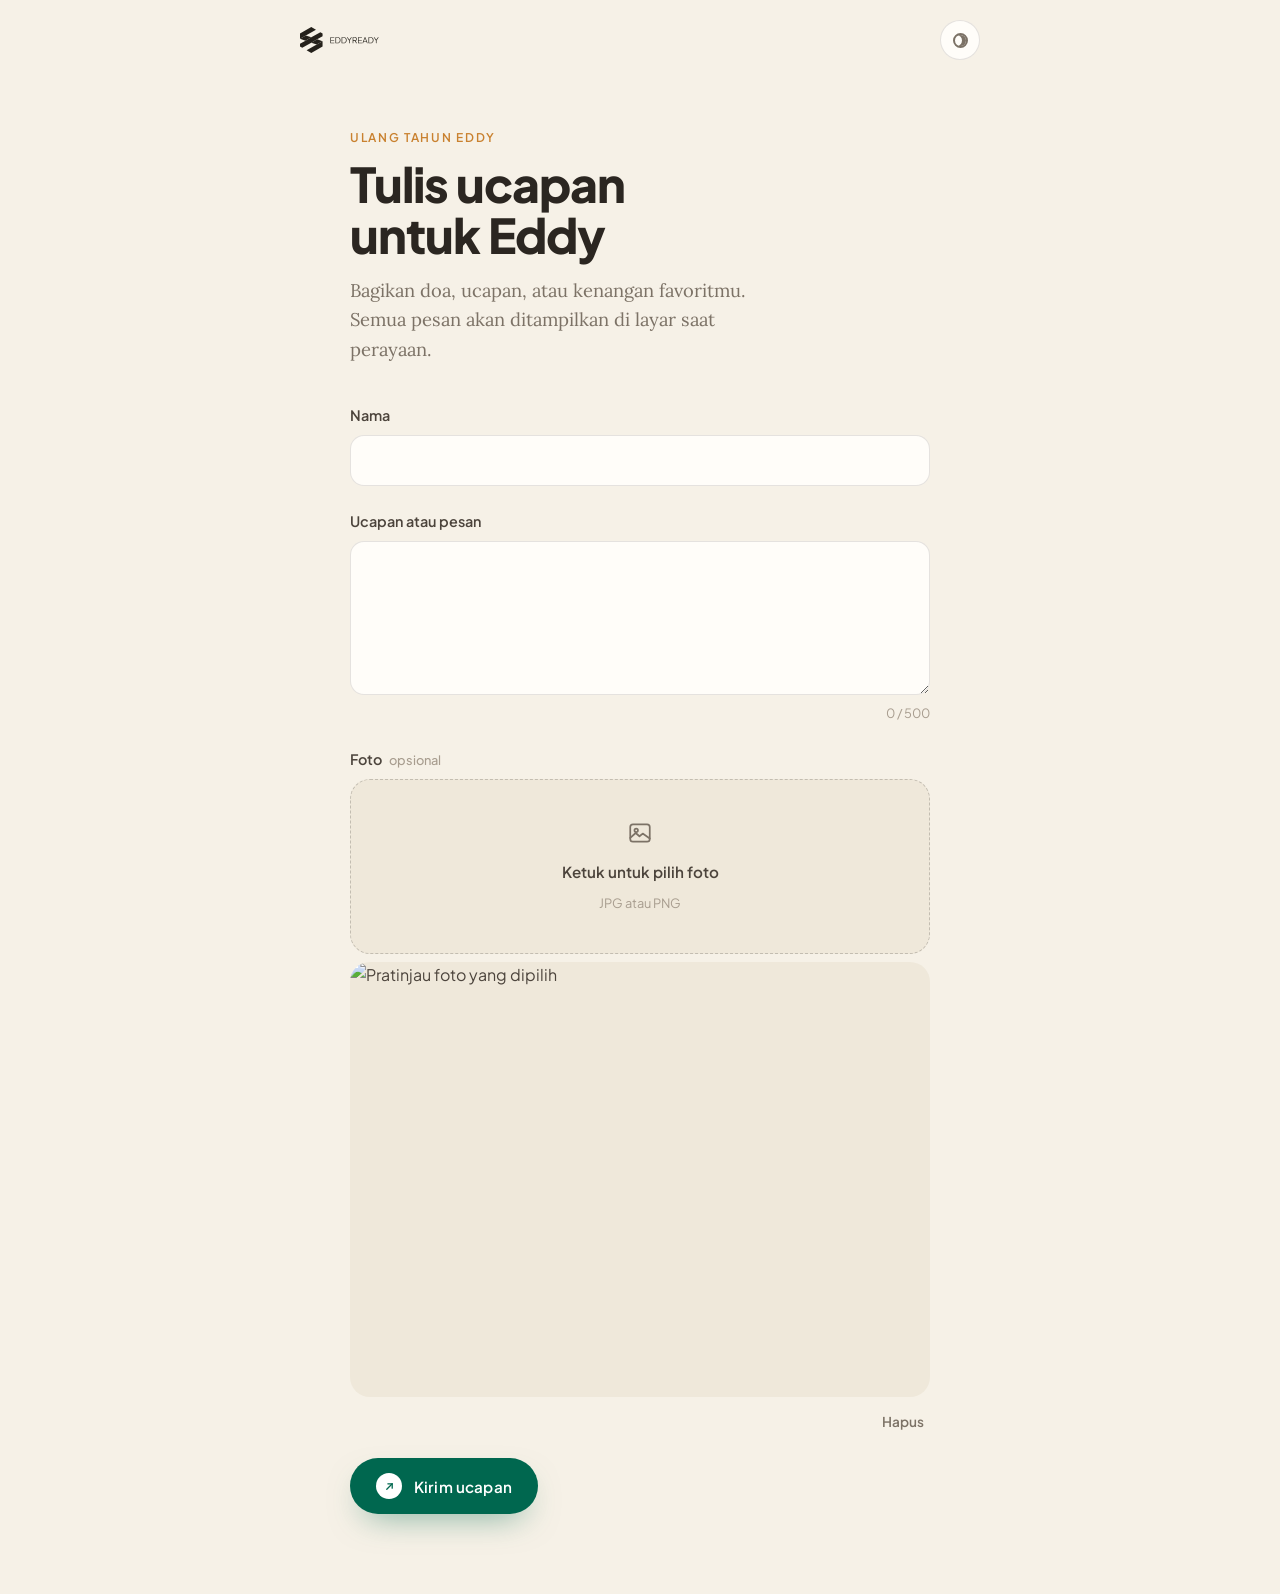
==== commit fcbfe29a: "Refinements: coming-soon CTA, upload UX, field font, wall header 1. Coming-soon CTA now "Birthday wi" ====
--- a/kata-kata/index.html
+++ b/kata-kata/index.html
@@ -126,10 +126,10 @@
             <div class="photo-preview" id="photo-preview" hidden>
               <div class="photo-preview-frame">
                 <img class="photo-preview-img" id="photo-preview-img" alt="Pratinjau foto yang dipilih" />
-                <!-- Real upload progress overlays the preview during submit. -->
-                <div class="upload-veil" id="upload-veil" hidden>
-                  <div class="upload-ring" id="upload-ring" aria-hidden="true"></div>
-                  <span class="upload-pct" id="upload-pct">0%</span>
+                <!-- A slim progress bar along the bottom of the still-visible
+                     photo during upload — see form.js. -->
+                <div class="upload-veil" id="upload-veil" aria-hidden="true" hidden>
+                  <div class="upload-bar-fill" id="upload-fill"></div>
                 </div>
               </div>
               <div class="photo-preview-meta">
--- a/assets/css/form.css
+++ b/assets/css/form.css
@@ -178,7 +178,8 @@
   resize: vertical;
   min-height: 120px;
   line-height: 1.55;
-  font-family: var(--font-serif); /* the message itself is serif prose */
+  /* Same font as the Name field (Plus Jakarta, inherited from .field-input)
+     so both fields read consistently while typing. */
 }
 
 /* Focus: label turns green, field gets a green border + soft ring. */
@@ -301,47 +302,34 @@
   display: block;
 }
 
-/* The upload veil dims the photo and shows a REAL determinate progress ring
-   (a conic-gradient arc driven by the actual bytes uploaded — see form.js
-   setting --pct). Not a generic spinner: it fills from 0 to 100%. */
+/* While uploading, the photo stays FULLY VISIBLE — we don't dim it. A slim
+   determinate bar along the bottom edge shows real progress (driven by the
+   actual bytes uploaded — see form.js setting the fill width). No dark veil,
+   no "0%": the filling green bar is the whole indicator. A soft shadow above
+   the bar keeps it legible even over a light photo. */
 .upload-veil {
   position: absolute;
-  inset: 0;
-  display: grid;
-  place-items: center;
-  gap: var(--space-2);
-  background: rgba(8, 19, 15, 0.55);
-  backdrop-filter: blur(2px);
-}
-.upload-ring {
-  --pct: 0;
-  width: 66px;
-  height: 66px;
-  border-radius: 50%;
-  /* the arc: green up to --pct%, faint track after */
-  background: conic-gradient(
-    var(--pine-300) calc(var(--pct) * 1%),
-    rgba(255, 255, 255, 0.25) 0
-  );
-  display: grid;
-  place-items: center;
-  /* smoothly ease the arc between progress updates so it glides rather than
-     jumping in chunks as bytes arrive */
-  transition: background var(--dur-fast) linear;
-}
-.upload-ring::after {
+  left: 0;
+  right: 0;
+  bottom: 0;
+  height: 5px;
+  background: rgba(8, 19, 15, 0.30); /* faint track under the fill */
+}
+.upload-veil::before {
   content: "";
-  width: 52px;
-  height: 52px;
-  border-radius: 50%;
-  background: rgba(8, 19, 15, 0.85);
-}
-.upload-pct {
   position: absolute;
-  font-family: var(--font-body);
-  font-weight: 600;
-  font-size: 0.85rem;
-  color: #fff;
+  left: 0;
+  right: 0;
+  bottom: 5px;
+  height: 28px;
+  background: linear-gradient(to top, rgba(8, 19, 15, 0.28), transparent);
+  pointer-events: none;
+}
+.upload-bar-fill {
+  height: 100%;
+  width: 0%; /* set from real upload progress in form.js */
+  background: var(--pine-300);
+  transition: width var(--dur-fast) linear;
 }
 
 .photo-preview-meta {
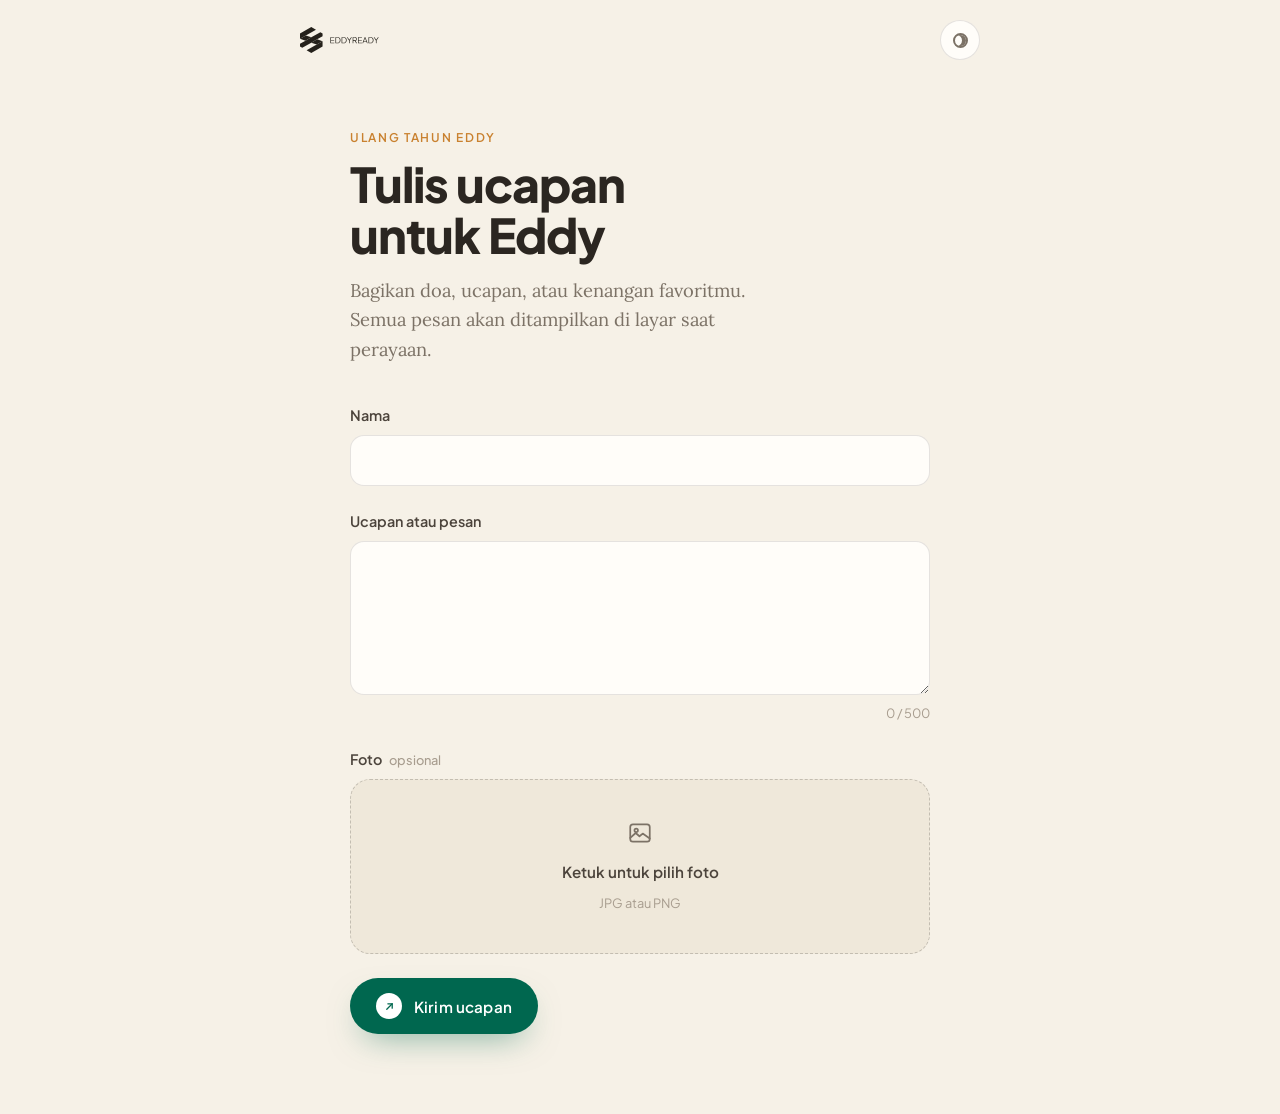
==== commit 8dea3329: "Stop the Google Fonts stylesheet from blocking first paint A plain <link rel="stylesheet"> to fonts." ====
--- a/kata-kata/index.html
+++ b/kata-kata/index.html
@@ -40,7 +40,15 @@
   <!-- Fonts: Plus Jakarta Sans (UI) + Lora (serif, for prose/messages only) -->
   <link rel="preconnect" href="https://fonts.googleapis.com" />
   <link rel="preconnect" href="https://fonts.gstatic.com" crossorigin />
-  <link rel="stylesheet" href="https://fonts.googleapis.com/css2?family=Plus+Jakarta+Sans:wght@400;500;600;700;800&family=Lora:ital,wght@0,400..600;1,400..600&display=swap" />
+  <!-- Fonts load WITHOUT blocking first paint. A plain <link rel="stylesheet">
+       to a third party is a single point of failure: if fonts.googleapis.com
+       is slow or unreachable the browser shows nothing until it gives up,
+       which looks like the page is stuck loading. The media="print" trick
+       lets the page render immediately in the fallback font and swaps the
+       webfont in when it arrives; <noscript> covers JS-disabled browsers. -->
+  <link rel="preload" as="style" href="https://fonts.googleapis.com/css2?family=Plus+Jakarta+Sans:wght@400;500;600;700;800&family=Lora:ital,wght@0,400..600;1,400..600&display=swap" />
+  <link rel="stylesheet" href="https://fonts.googleapis.com/css2?family=Plus+Jakarta+Sans:wght@400;500;600;700;800&family=Lora:ital,wght@0,400..600;1,400..600&display=swap" media="print" onload="this.media='all'" />
+  <noscript><link rel="stylesheet" href="https://fonts.googleapis.com/css2?family=Plus+Jakarta+Sans:wght@400;500;600;700;800&family=Lora:ital,wght@0,400..600;1,400..600&display=swap" /></noscript>
 
   <!-- Shared brand tokens, then the warm light/dark layer, then this page. -->
   <link rel="stylesheet" href="/assets/css/tokens.css" />
--- a/assets/css/warm.css
+++ b/assets/css/warm.css
@@ -150,6 +150,18 @@
 
 
 /* --------------------------------------------------------------------------
+   [hidden] MUST ACTUALLY HIDE
+   The browser's built-in rule is `[hidden] { display: none }`, but that is a
+   very weak default: any element we also give `display: flex` (or grid)
+   silently overrides it, so setting `hidden` in HTML or JS stops working.
+   That is what made an empty, broken photo-preview box show up on the
+   /kata-kata form before a photo was even chosen, and left the "pick a
+   photo" dropzone on screen after one was. This makes `hidden` win.
+   -------------------------------------------------------------------------- */
+[hidden] { display: none !important; }
+
+
+/* --------------------------------------------------------------------------
    BASE — apply the warm canvas to the page.
    tokens.css's reset already set body to the DARK coming-soon background;
    because warm.css loads after it, these win for the new pages only.
